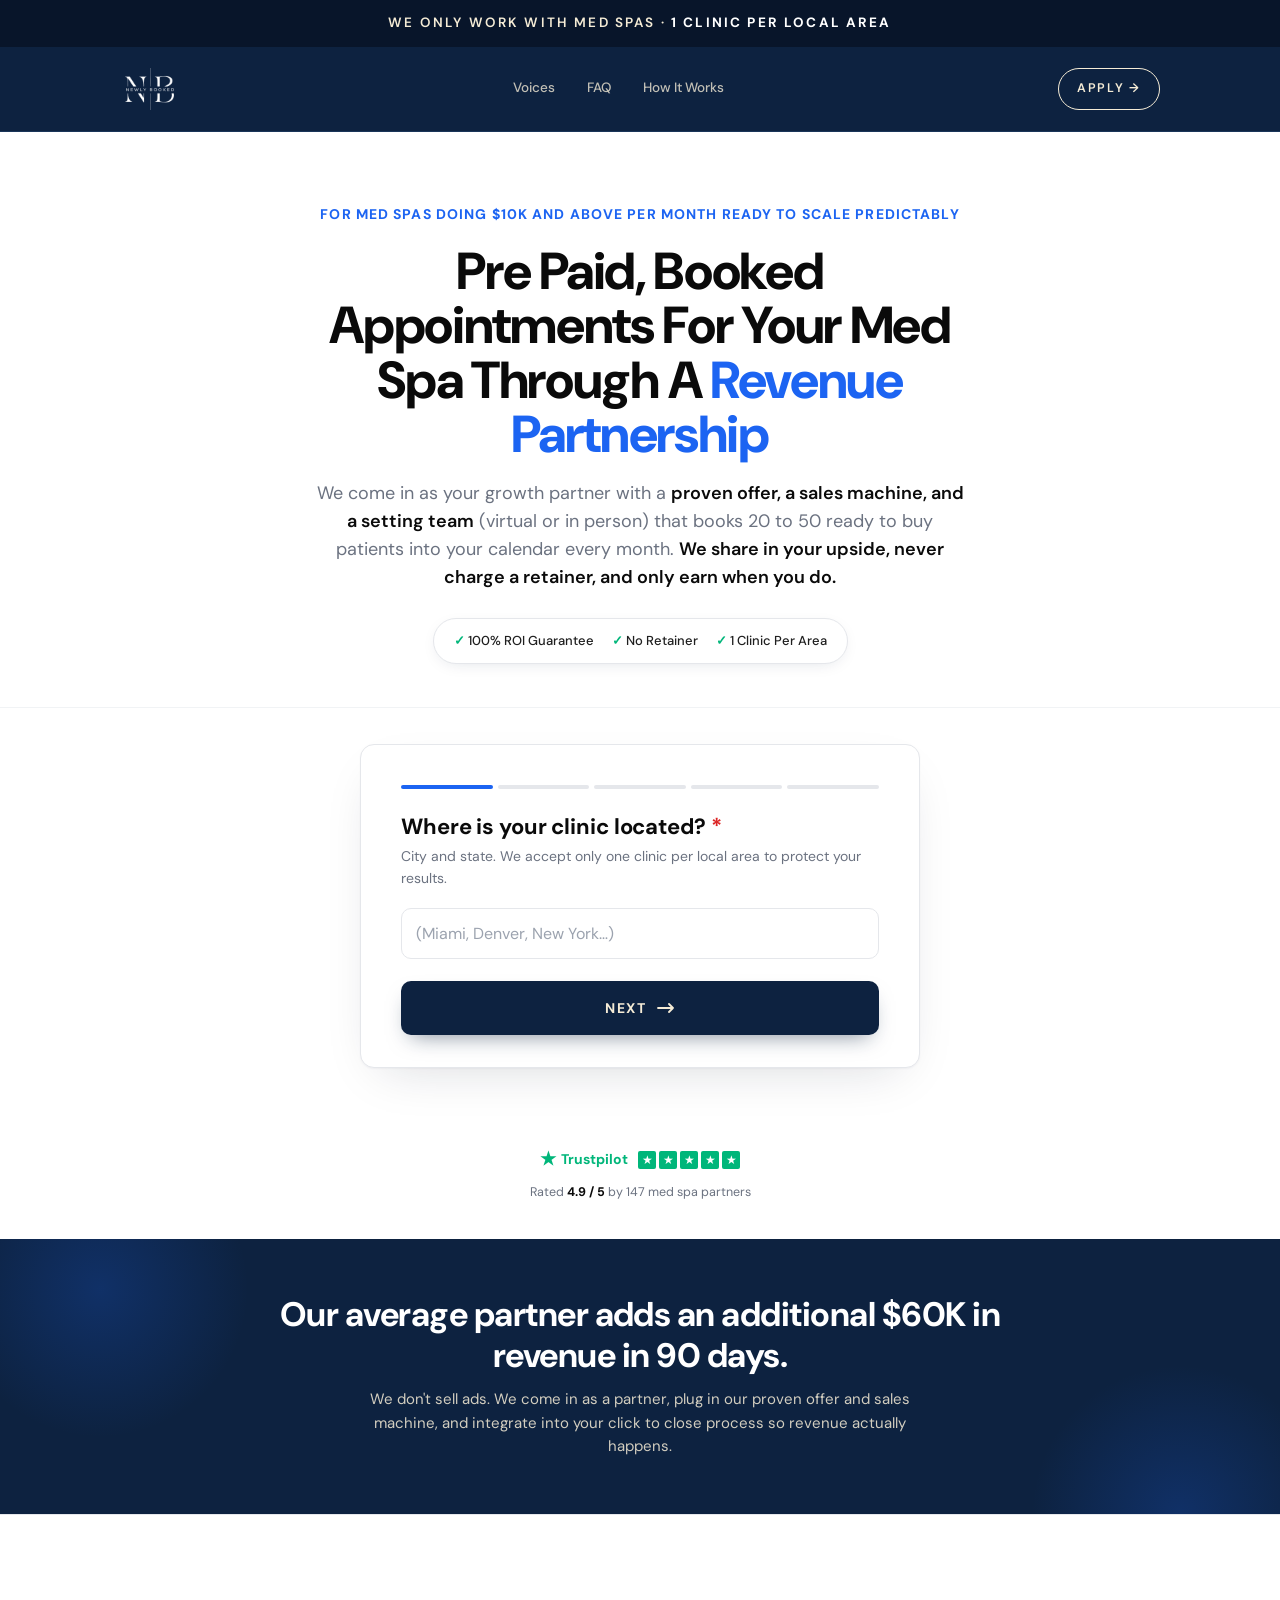
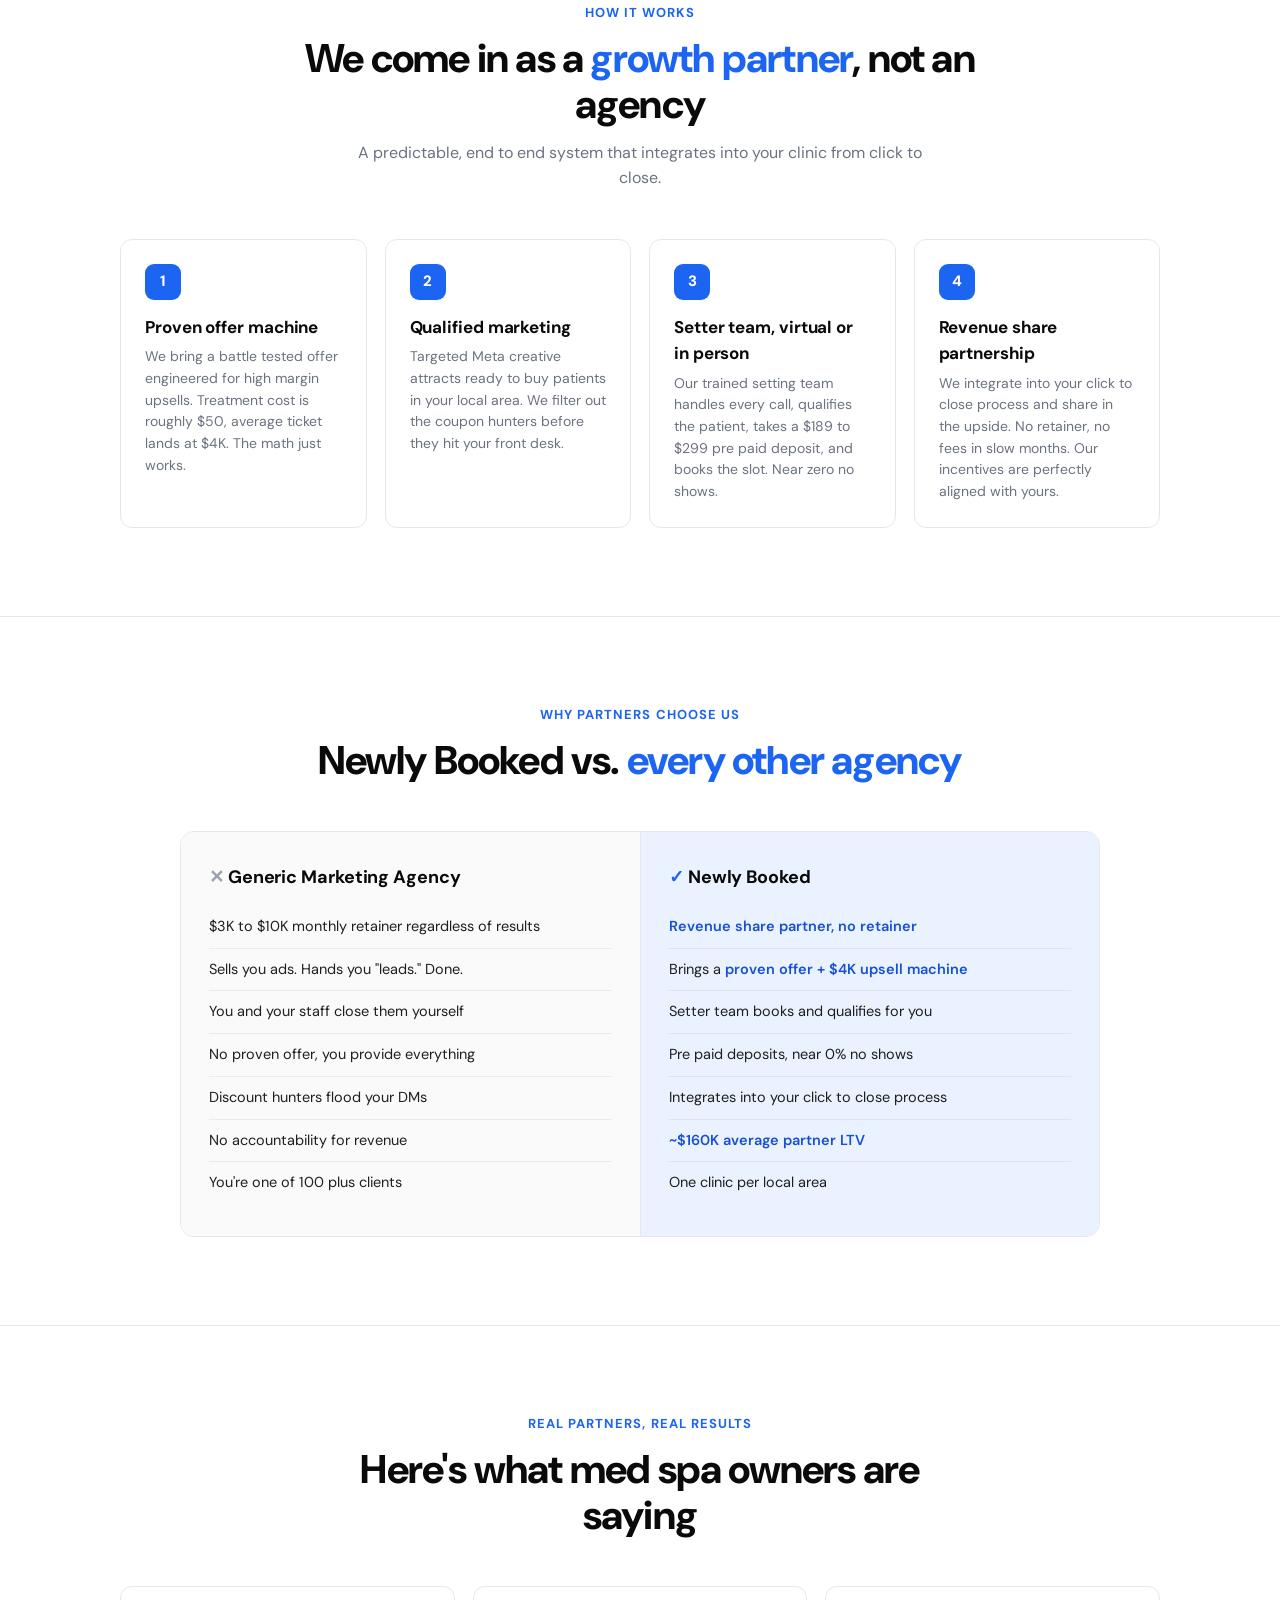
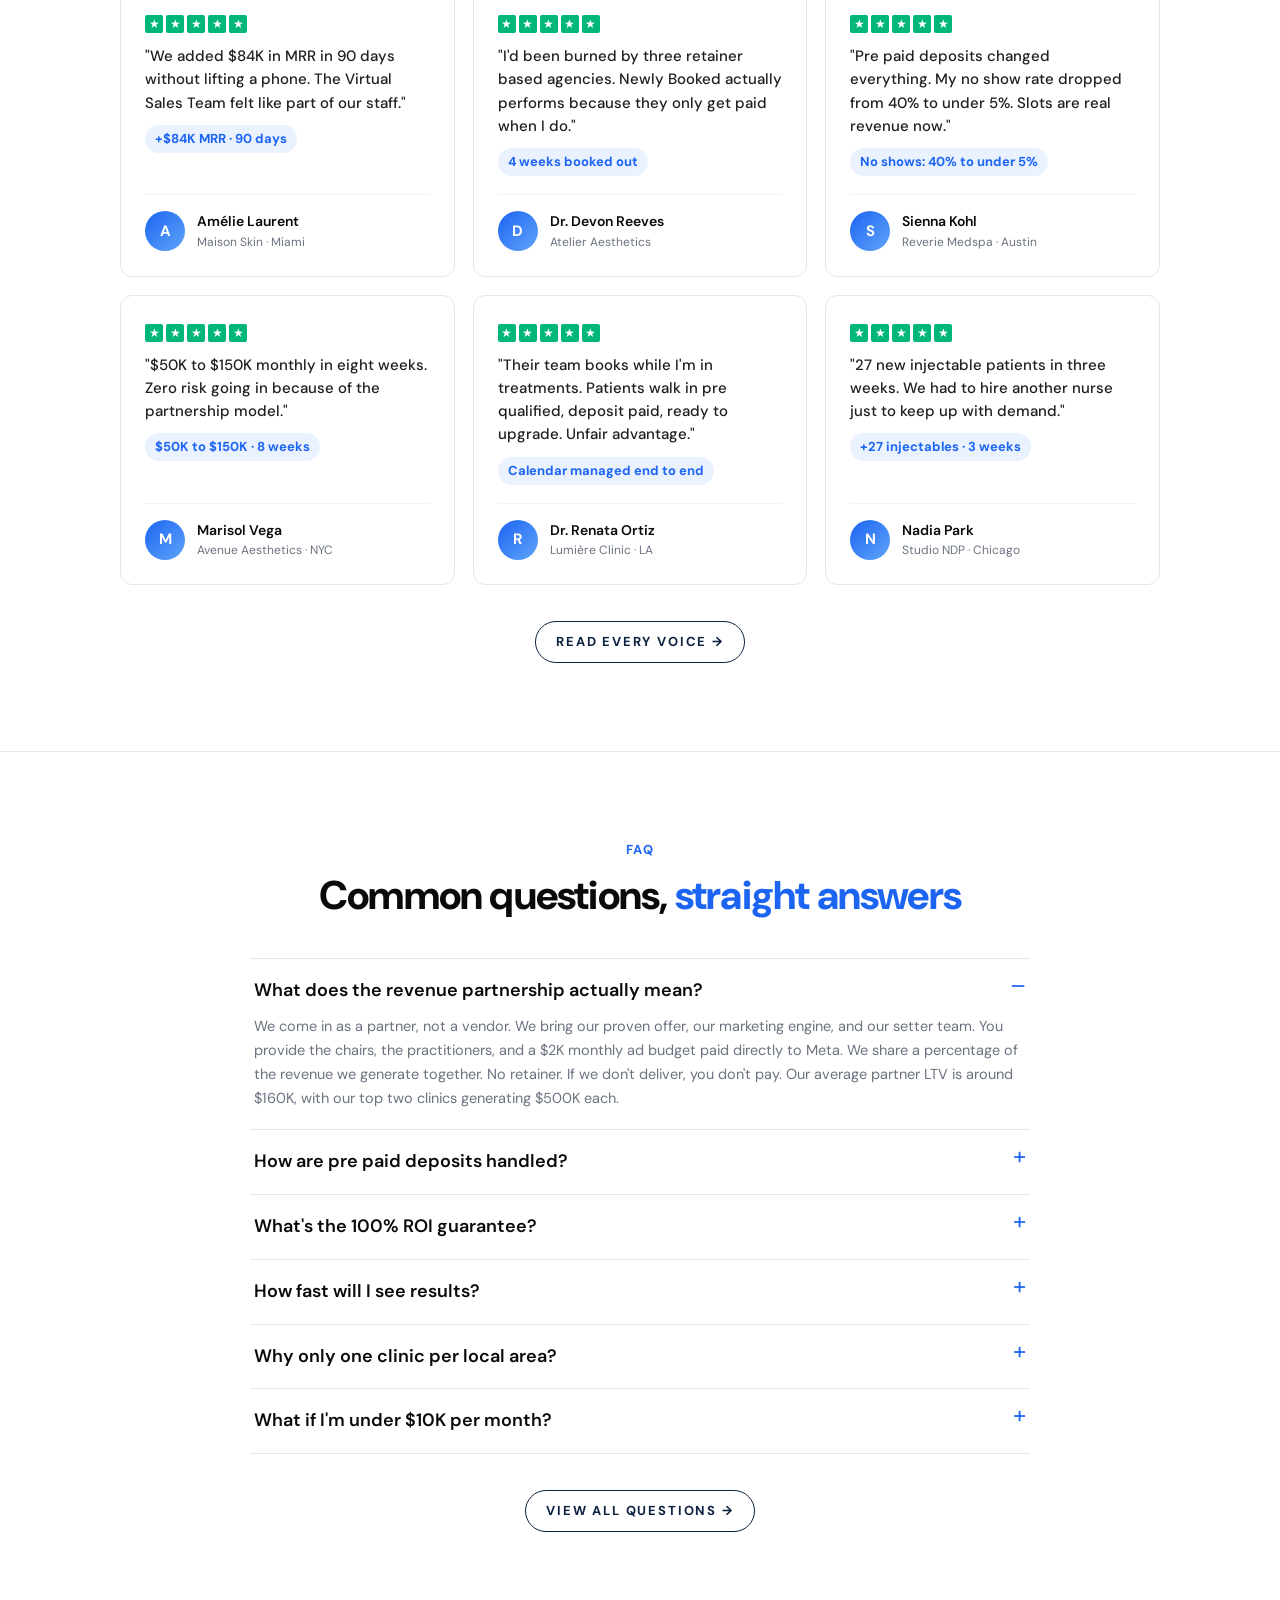
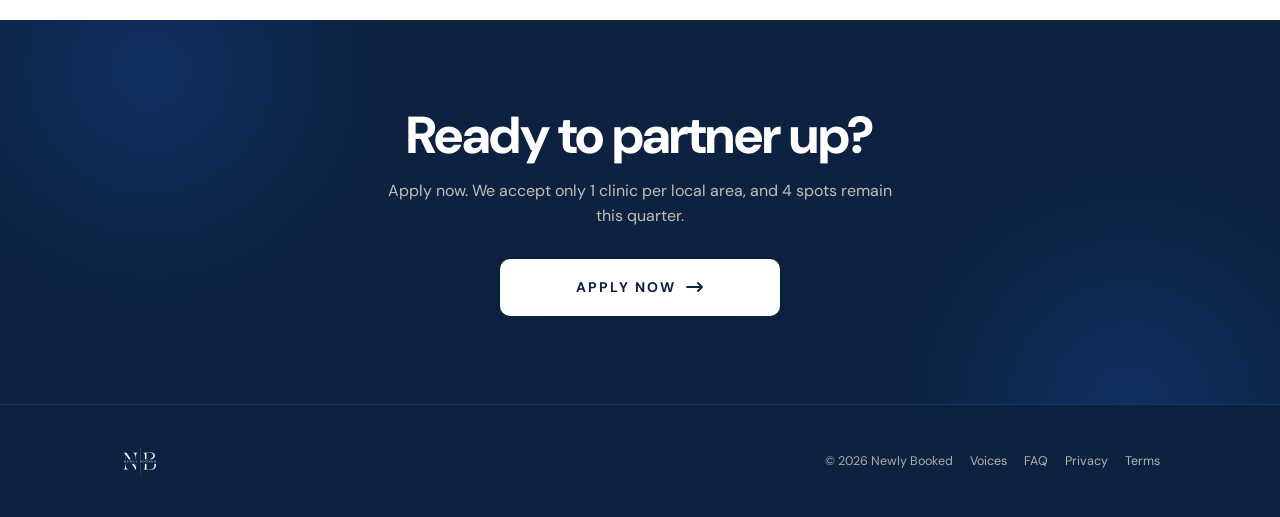
==== index.html @ 91ed59d7 "Initial commit: Newly Booked B2B funnel" ====
<!doctype html>
<html lang="en">
<head>
<meta charset="utf-8">
<title>Newly Booked</title>
<meta http-equiv="refresh" content="0; url=apply.html">
<link rel="canonical" href="apply.html">
<style>body{font-family:sans-serif;text-align:center;padding:80px;background:#faf6ec;color:#0d2240}</style>
</head>
<body>
<p>Redirecting to <a href="apply.html">apply.html</a>…</p>
<script>location.replace('apply.html');</script>
</body>
</html>
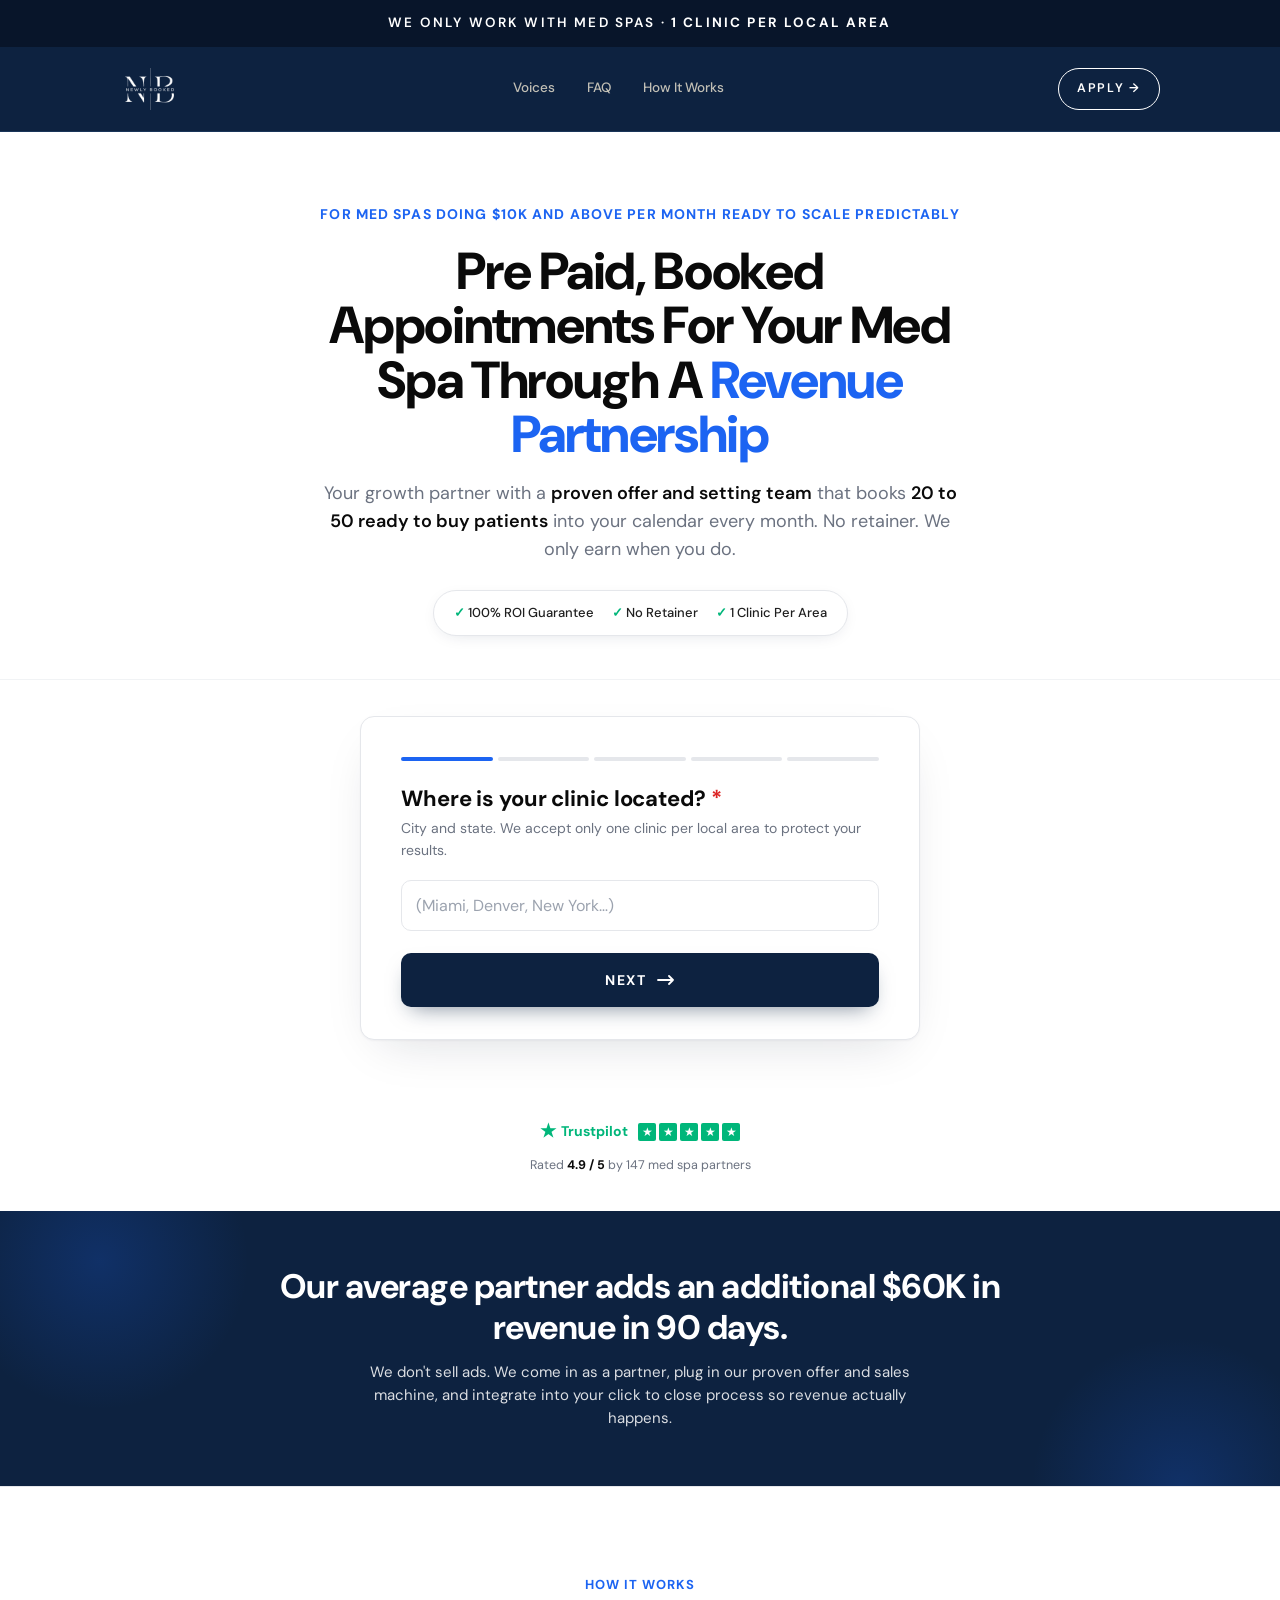
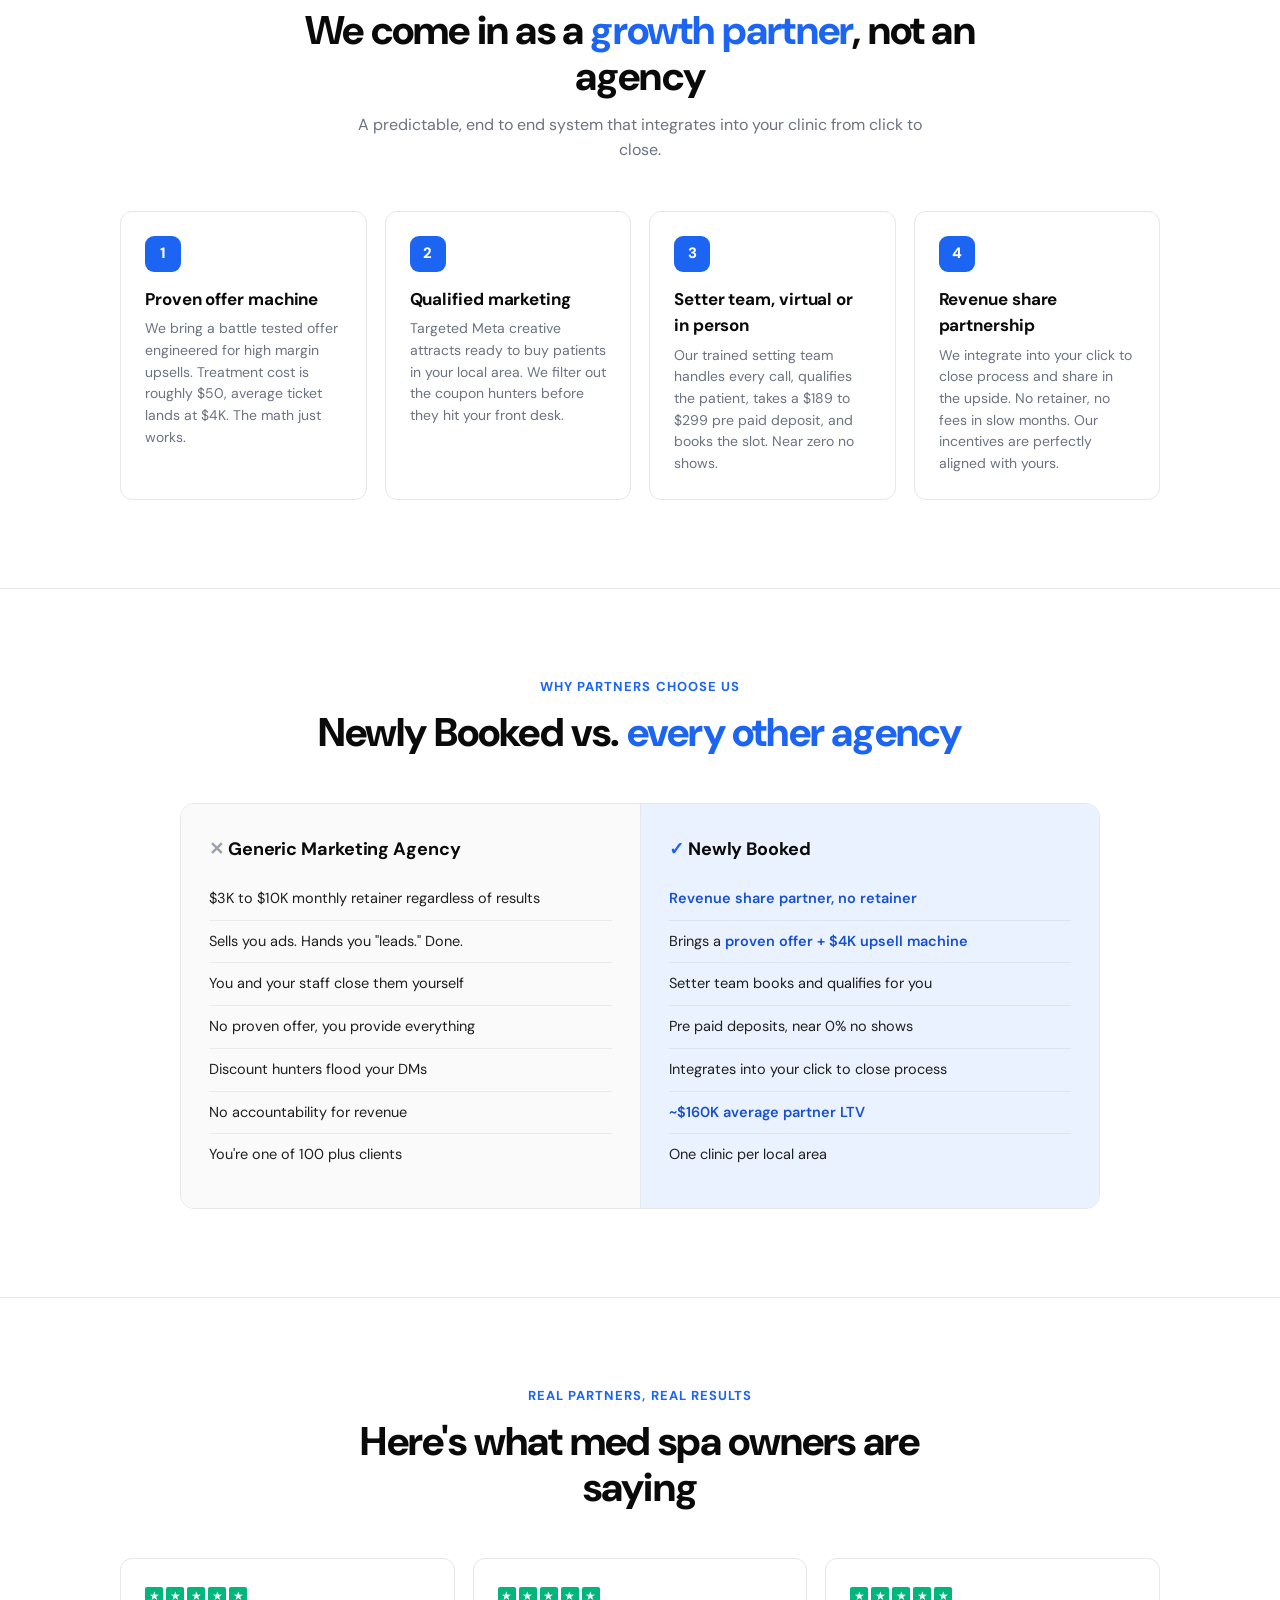
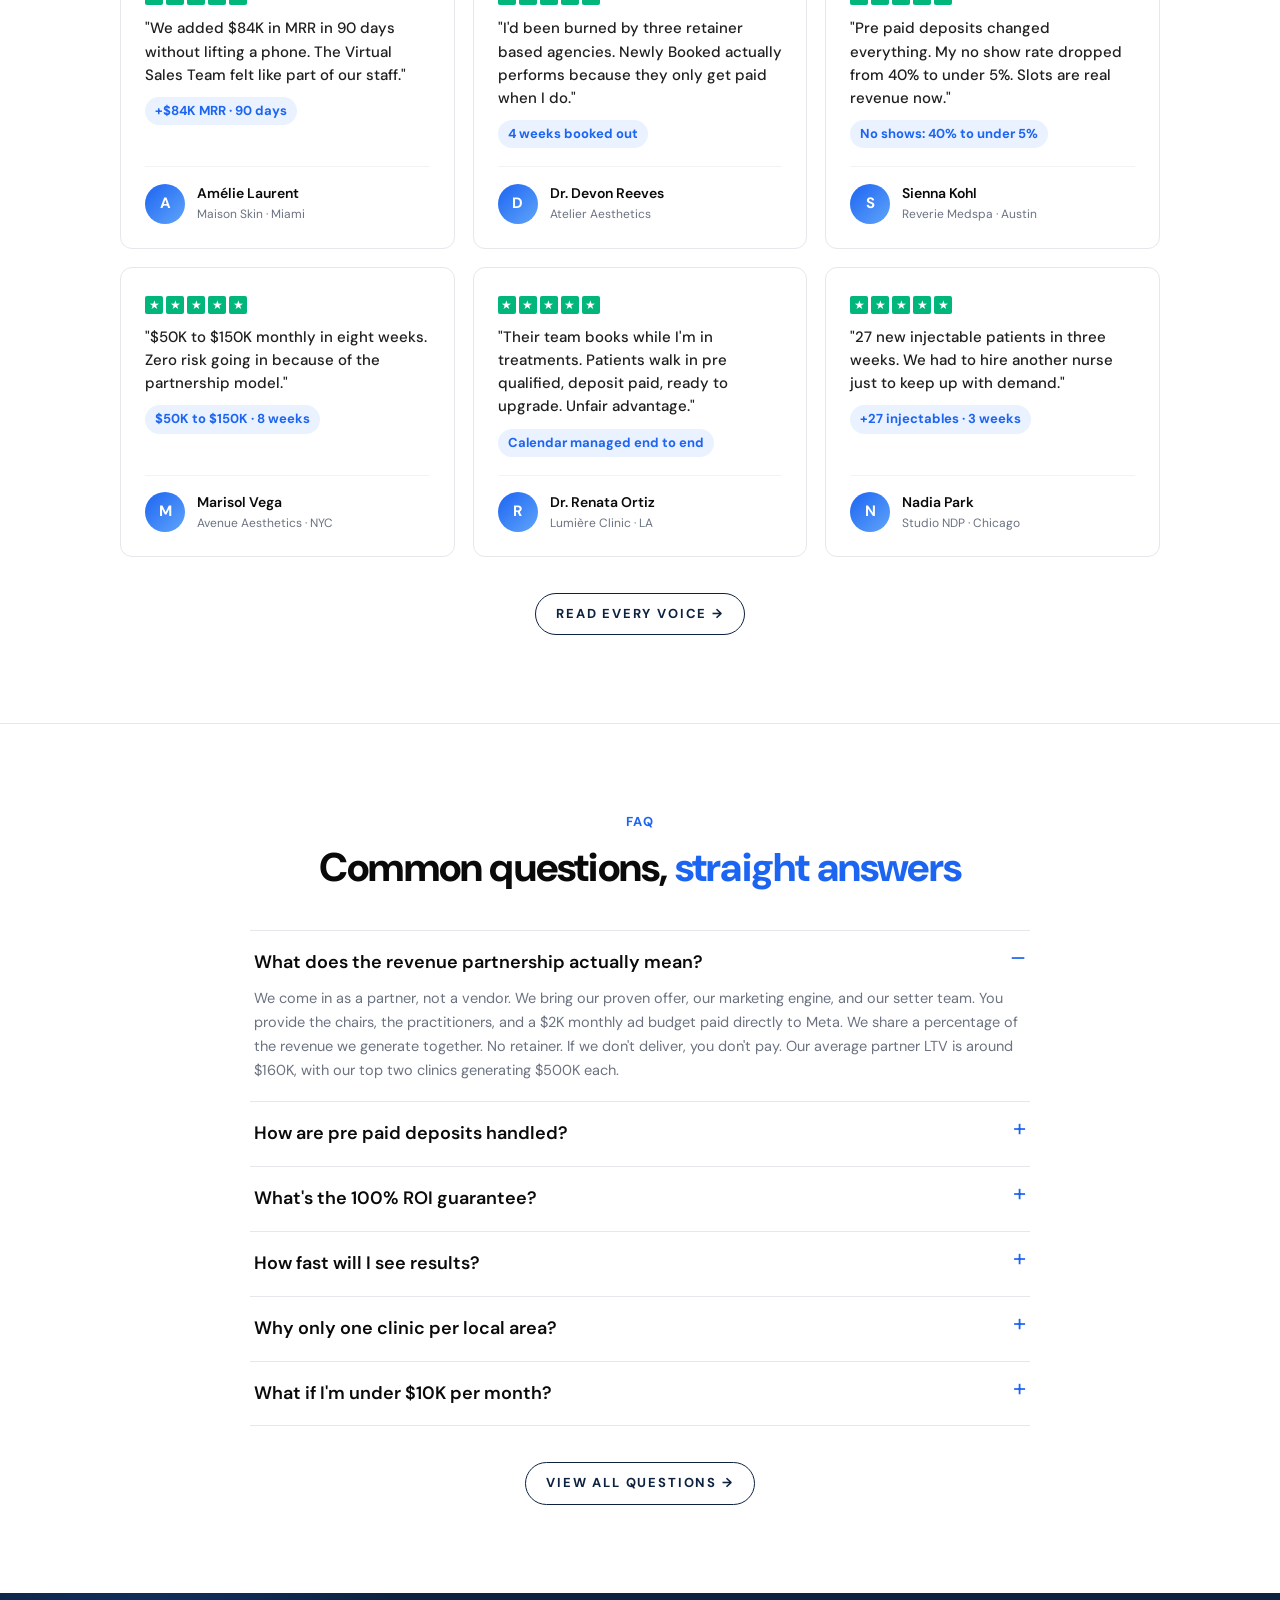
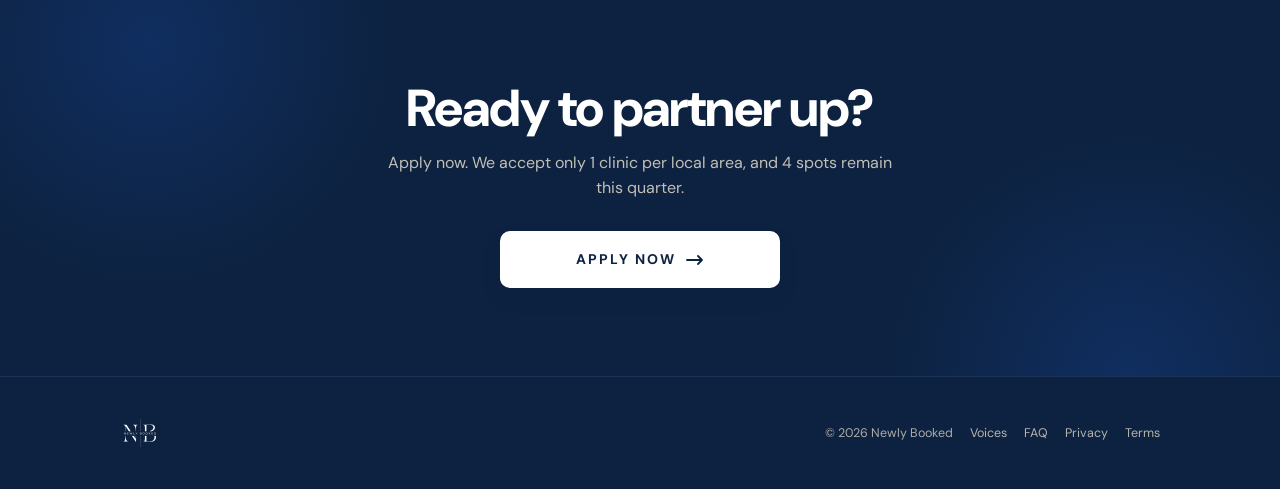
==== commit 6de242e5: "Remove all beige/cream tones, pure white throughout" ====
--- a/index.html
+++ b/index.html
@@ -5,7 +5,7 @@
 <title>Newly Booked</title>
 <meta http-equiv="refresh" content="0; url=apply.html">
 <link rel="canonical" href="apply.html">
-<style>body{font-family:sans-serif;text-align:center;padding:80px;background:#faf6ec;color:#0d2240}</style>
+<style>body{font-family:sans-serif;text-align:center;padding:80px;background:#fff;color:#0d2240}</style>
 </head>
 <body>
 <p>Redirecting to <a href="apply.html">apply.html</a>…</p>
